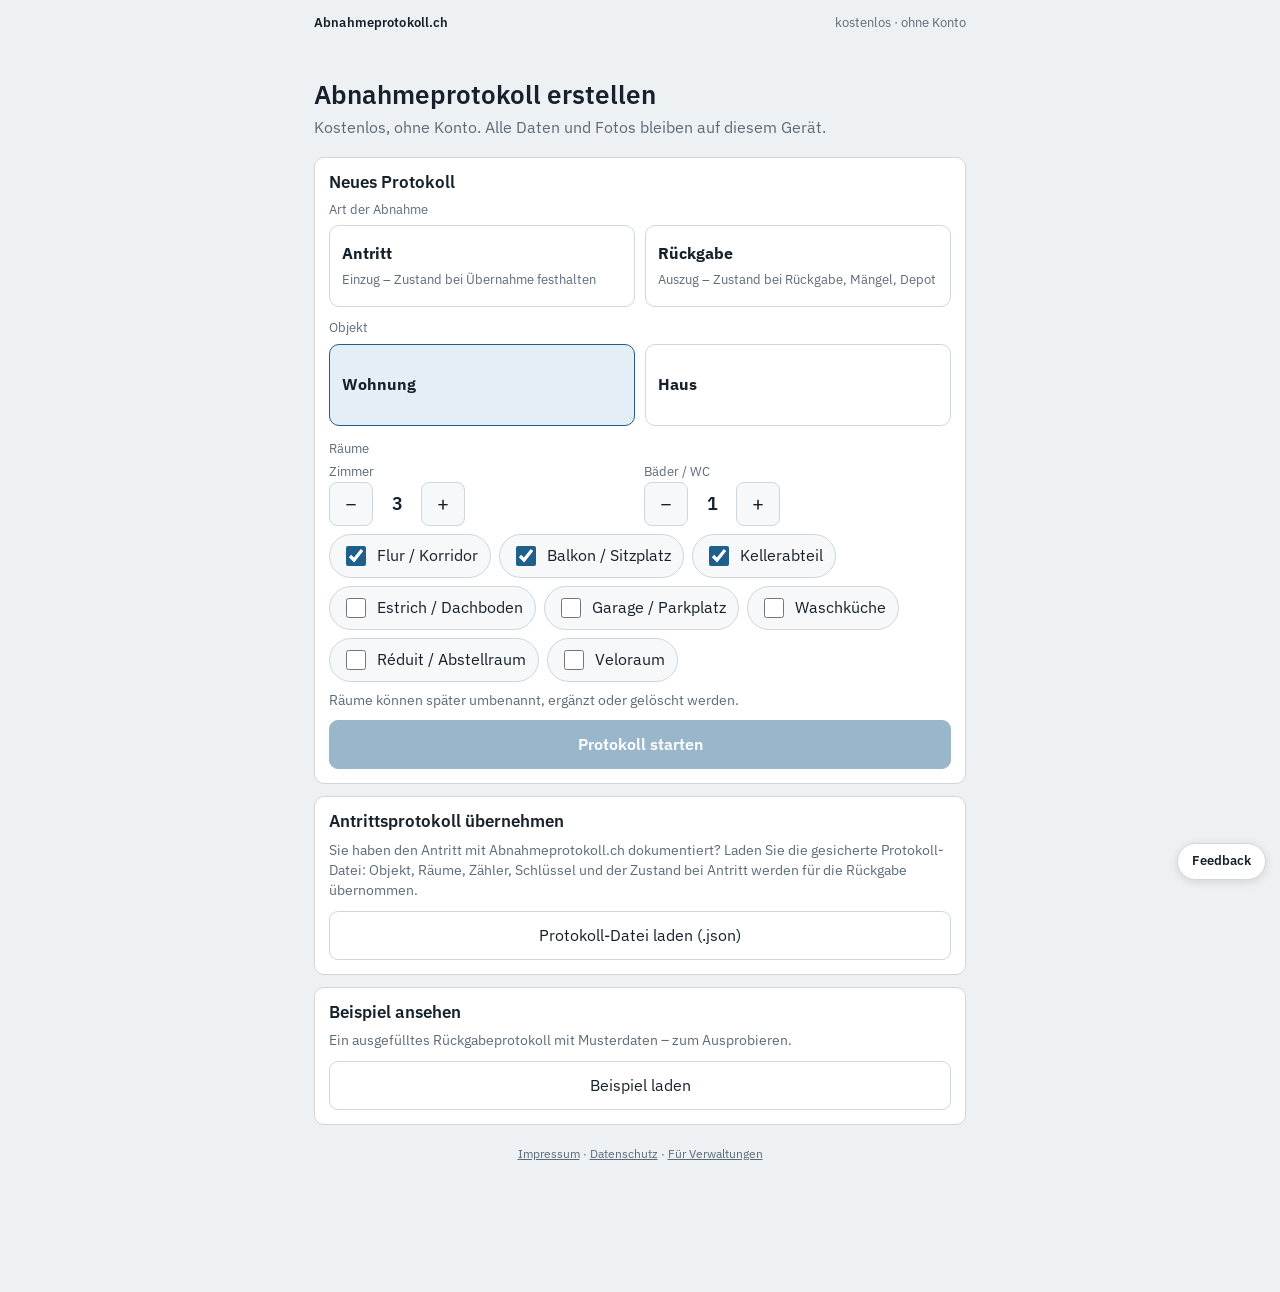
==== app.html @ e37dc55b "Add files via upload" ====
<!DOCTYPE html>
<html lang="de-CH">
<head>
<meta charset="utf-8">
<meta name="viewport" content="width=device-width, initial-scale=1, viewport-fit=cover">
<title>Abnahmeprotokoll erstellen – kostenlos, ohne Konto | Abnahmeprotokoll.ch</title>
<meta name="description" content="Wohnungsabnahme Schritt für Schritt auf dem Handy: Zählerstände, Schlüssel, Räume, Mängel, Fotos und Unterschriften. Kostenlos, ohne Konto, Daten bleiben auf Ihrem Gerät.">
<meta name="robots" content="noindex">
<link rel="canonical" href="https://abnahmeprotokoll.ch/app">
<link rel="preconnect" href="https://fonts.googleapis.com">
<link href="https://fonts.googleapis.com/css2?family=IBM+Plex+Sans:ital,wght@0,400;0,500;0,600;1,400&display=swap" rel="stylesheet">
<style>
:root{
  --bg:#EEF1F3; --paper:#FFFFFF; --ink:#16212B; --muted:#5C6B78; --line:#CFD6DC;
  --accent:#1F5F8B; --accent-ink:#FFFFFF; --warn:#B0432F; --warn-bg:#FBE9E5; --ok-bg:#E4EEF6; --ok:#1F5F8B;
  --field:#F6F8F9; --focus:#1F5F8B; --note:#FFF6DB; --note-ink:#6B4E00;
  box-sizing:border-box; padding-top:env(safe-area-inset-top,0px); padding-bottom:env(safe-area-inset-bottom,0px);
}
@media (prefers-color-scheme: dark){ :root:not([data-theme="light"]){
  --bg:#141A1F; --paper:#1D252C; --ink:#EEF2F4; --muted:#9AA8B3; --line:#36434D;
  --accent:#6FAEE0; --accent-ink:#0E1B26; --warn:#F0836F; --warn-bg:#3A231F; --ok-bg:#1E3247; --ok:#8FC3EC; --field:#242E36; --note:#3A3117; --note-ink:#F1D98A;
}}
:root[data-theme="dark"]{
  --bg:#141A1F; --paper:#1D252C; --ink:#EEF2F4; --muted:#9AA8B3; --line:#36434D;
  --accent:#6FAEE0; --accent-ink:#0E1B26; --warn:#F0836F; --warn-bg:#3A231F; --ok-bg:#1E3247; --ok:#8FC3EC; --field:#242E36; --note:#3A3117; --note-ink:#F1D98A;
}
html{scroll-padding-top:env(safe-area-inset-top,0px)}
*{box-sizing:border-box}
html,body{margin:0;height:100%}
body{background:var(--bg);color:var(--ink);font-family:"IBM Plex Sans",-apple-system,"Segoe UI",Helvetica,Arial,sans-serif;font-size:16px;line-height:1.45;-webkit-text-size-adjust:100%}
button,input,textarea,select{font:inherit;color:inherit}
h1,h2,h3{margin:0;font-weight:600;line-height:1.2}
p{margin:0}
a{color:var(--accent)}

#app{max-width:680px;margin:0 auto;padding:0 14px 130px}
.topbar{position:sticky;top:env(safe-area-inset-top,0px);z-index:5;background:var(--bg);padding:14px 0 10px}
.brand{display:flex;justify-content:space-between;align-items:center;font-size:13px;color:var(--muted);margin-bottom:10px}
.brand b{color:var(--ink);font-weight:600;letter-spacing:.01em}
.brand .type{background:var(--paper);border:1px solid var(--line);border-radius:99px;padding:2px 10px;font-weight:500;color:var(--ink)}
.stepline{display:flex;gap:3px;margin-bottom:10px}
.stepline i{flex:1;height:4px;background:var(--line);border-radius:2px}
.stepline i.done{background:var(--accent)}
.stepline i.cur{background:var(--ink)}
.stepname{display:flex;justify-content:space-between;align-items:baseline;gap:10px}
.stepname small{color:var(--muted);white-space:nowrap}
.stepname h1{font-size:22px}

.card{background:var(--paper);border:1px solid var(--line);border-radius:10px;padding:14px;margin-top:12px}
.card h2{font-size:17px;margin-bottom:8px}
.hint{color:var(--muted);font-size:14px;margin-bottom:10px}
.note{background:var(--note);color:var(--note-ink);border-radius:8px;padding:10px 12px;font-size:14px;margin-top:10px}
.antritt{font-size:13px;color:var(--muted);background:var(--field);border-left:3px solid var(--line);padding:6px 10px;border-radius:0 6px 6px 0;margin:6px 0 8px}
.antritt b{color:var(--ink);font-weight:500}

label.f{display:block;margin:10px 0 0}
label.f span{display:block;font-size:13px;color:var(--muted);margin-bottom:4px}
input[type=text],input[type=number],input[type=email],input[type=datetime-local],input[type=date],textarea,select{width:100%;padding:11px 12px;border:1px solid var(--line);border-radius:8px;background:var(--field);min-height:44px}
textarea{min-height:70px;resize:vertical}
input:focus,textarea:focus,select:focus,button:focus-visible{outline:2px solid var(--focus);outline-offset:1px}

.row{display:grid;gap:8px;align-items:end}
.row.z{grid-template-columns:1.3fr 1fr 1fr}
.row.k2{grid-template-columns:1fr 1fr 1.6fr}
.row.two{grid-template-columns:1fr 1fr}
.row + .row{margin-top:8px}
.lbl{font-size:13px;color:var(--muted)}

.line{padding:12px 0;border-top:1px solid var(--line)}
.line:first-of-type{border-top:0;padding-top:4px}
.line .t{font-weight:500;margin-bottom:6px;display:flex;justify-content:space-between;align-items:center;gap:8px}

.seg{display:flex;border:1px solid var(--line);border-radius:8px;overflow:hidden}
.seg button{flex:1;padding:9px 4px;background:var(--field);border:0;border-right:1px solid var(--line);min-height:42px;color:var(--muted)}
.seg button:last-child{border-right:0}
.seg button.on-ok{background:var(--ok-bg);color:var(--ok);font-weight:600}
.seg button.on-mangel{background:var(--warn-bg);color:var(--warn);font-weight:600}
.seg button.on-na{background:var(--line);color:var(--ink);font-weight:600}
.seg.small button{padding:6px 4px;min-height:36px;font-size:14px}

.chk{display:flex;gap:12px;align-items:flex-start;padding:10px 0;border-top:1px solid var(--line)}
.chk:first-of-type{border-top:0}
.chk input{width:24px;height:24px;flex:none;margin:1px 0 0;accent-color:var(--accent)}
.chk span{flex:1}
.toggles{display:flex;flex-wrap:wrap;gap:8px;margin-top:8px}
.toggles label{display:inline-flex;gap:8px;align-items:center;border:1px solid var(--line);border-radius:99px;padding:8px 12px;background:var(--field);min-height:42px}
.toggles input{accent-color:var(--accent);width:20px;height:20px}
.stepper{display:flex;align-items:center;gap:6px}
.stepper button{width:44px;height:44px;border:1px solid var(--line);border-radius:8px;background:var(--field);font-size:20px}
.stepper output{min-width:36px;text-align:center;font-weight:600;font-size:18px}

.photos{display:flex;flex-wrap:wrap;gap:8px;margin-top:8px}
.photos .ph{position:relative;width:72px;height:72px;border-radius:8px;overflow:hidden;border:1px solid var(--line);background:var(--field)}
.photos .ph img{width:100%;height:100%;object-fit:cover;display:block}
.photos .ph b{position:absolute;left:0;bottom:0;background:rgba(0,0,0,.65);color:#fff;font-size:11px;padding:1px 5px;border-radius:0 6px 0 0;font-weight:600}
.photos .ph .x{position:absolute;top:0;right:0;width:24px;height:24px;border:0;background:rgba(0,0,0,.6);color:#fff;font-size:16px;line-height:1;border-radius:0 0 0 8px;padding:0}
.photos .add{width:72px;height:72px;border:1.5px dashed var(--accent);border-radius:8px;background:transparent;color:var(--accent);display:flex;flex-direction:column;align-items:center;justify-content:center;gap:2px;font-size:12px;font-weight:600}
.photos .add svg{width:22px;height:22px}

.btn{display:inline-flex;align-items:center;justify-content:center;gap:8px;padding:12px 16px;border-radius:9px;border:1px solid var(--line);background:var(--paper);min-height:46px;cursor:pointer;text-decoration:none;color:inherit}
.btn.primary{background:var(--accent);color:var(--accent-ink);border-color:var(--accent);font-weight:600}
.btn.ghost{background:transparent}
.btn.danger{color:var(--warn);border-color:var(--warn)}
.btn.sm{min-height:36px;padding:6px 12px;font-size:14px}
.btn.block{display:flex;width:100%}
.btn:disabled{opacity:.45;cursor:default}
.stack{display:flex;flex-direction:column;gap:10px}

.navbar{position:fixed;left:0;right:0;bottom:0;z-index:5;background:var(--bg);border-top:1px solid var(--line);padding:10px 14px calc(10px + env(safe-area-inset-bottom,0px))}
.navbar .in{max-width:680px;margin:0 auto;display:flex;gap:10px}
.navbar .in .btn{flex:1}
.navbar .in .btn.primary{flex:2}
.saved{font-size:12px;color:var(--muted);text-align:center;margin-top:6px}

.roomhead{display:flex;gap:8px;align-items:center;margin-bottom:6px}
.roomhead input{flex:1}
.addrow{display:flex;gap:8px;margin-top:10px}
.addrow input,.addrow select{flex:1}

.sig{border:1px solid var(--line);border-radius:8px;background:#fff;touch-action:none;width:100%;height:150px;display:block}
.sigtools{display:flex;justify-content:space-between;align-items:center;margin-top:6px;font-size:13px;color:var(--muted)}

.summary{font-size:14px;color:var(--muted)}
.summary b{color:var(--ink)}
.tag{display:inline-block;padding:2px 8px;border-radius:99px;font-size:12px;font-weight:600}
.tag.m{background:var(--warn-bg);color:var(--warn)}
.tag.n{background:var(--ok-bg);color:var(--ok)}

/* start screen */
.hero{padding:26px 0 6px}
.hero h1{font-size:26px;margin-bottom:6px}
.hero p{color:var(--muted)}
.choice{display:grid;grid-template-columns:1fr 1fr;gap:10px}
.choice button{border:1.5px solid var(--line);background:var(--paper);border-radius:10px;padding:14px 12px;text-align:left;min-height:82px}
.choice button.on{border-color:var(--accent);background:var(--ok-bg)}
.choice button b{display:block;font-size:16px;margin-bottom:2px}
.choice button small{color:var(--muted);font-size:13px}
.legal{font-size:12px;color:var(--muted);text-align:center;margin-top:20px}
.legal a{color:var(--muted)}

/* feedback */
.fb-btn{position:fixed;right:14px;bottom:calc(84px + env(safe-area-inset-bottom,0px));z-index:6;border:1px solid var(--line);background:var(--paper);border-radius:99px;padding:8px 14px;font-size:13px;font-weight:600;box-shadow:0 2px 10px rgba(0,0,0,.12)}
body.start .fb-btn{bottom:calc(20px + env(safe-area-inset-bottom,0px))}
.modal{position:fixed;inset:0;z-index:20;background:rgba(0,0,0,.45);display:none;align-items:flex-end;justify-content:center}
.modal.open{display:flex}
.modal .box{background:var(--paper);width:100%;max-width:680px;border-radius:14px 14px 0 0;padding:16px 16px calc(16px + env(safe-area-inset-bottom,0px));max-height:90vh;overflow:auto}
.modal .box h2{font-size:18px;margin-bottom:4px}
.modal .box .small{font-size:12px;color:var(--muted);margin-top:8px}
.modal .actions{display:flex;gap:10px;margin-top:12px}
.modal .actions .btn{flex:1}

/* protocol view */
#proto{display:none}
body.showproto #app,body.showproto .fb-btn{display:none}
body.showproto #proto{display:block}
.pv-tools{position:sticky;top:0;z-index:5;background:var(--bg);padding:12px 14px;border-bottom:1px solid var(--line)}
.pv-tools .in{max-width:800px;margin:0 auto;display:flex;gap:8px;flex-wrap:wrap}
.pv-tools .btn{flex:1;min-width:130px}
.pv-after{max-width:800px;margin:16px auto 0;padding:0 14px}
.doc{background:#fff;color:#111;max-width:800px;margin:16px auto;padding:28px 26px;font-size:13px;line-height:1.4;box-shadow:0 2px 12px rgba(0,0,0,.12)}
.doc h1{font-size:22px;letter-spacing:.01em}
.doc .sub{color:#555;margin:2px 0 16px}
.doc h2{font-size:15px;margin:22px 0 8px;padding-bottom:4px;border-bottom:2px solid #111}
.doc table{width:100%;border-collapse:collapse;margin-top:6px}
.doc th,.doc td{border:1px solid #999;padding:5px 7px;text-align:left;vertical-align:top;font-size:12.5px}
.doc th{background:#EEE;font-weight:600}
.doc .kv td:first-child{width:38%;background:#F5F5F5;font-weight:500}
.doc .empty{color:#888}
.doc .st-ok{color:#1F5F8B;font-weight:600}
.doc .st-m{color:#B0432F;font-weight:600}
.doc .st-na{color:#777}
.doc .ant{color:#666;font-size:11.5px}
.doc .ph-list{display:grid;grid-template-columns:repeat(auto-fill,minmax(160px,1fr));gap:12px;margin-top:10px}
.doc .ph-list figure{margin:0;break-inside:avoid;page-break-inside:avoid}
.doc .ph-list img{width:100%;border:1px solid #999;display:block}
.doc .ph-list figcaption{font-size:11.5px;margin-top:3px}
.doc .ph-list figcaption b{display:block;font-size:12px}
.doc .mini{display:inline-block;width:52px;height:52px;object-fit:cover;border:1px solid #999;margin:2px 3px 0 0;vertical-align:top}
.doc .chkline{margin:3px 0}
.doc .chkline span{display:inline-block;width:16px;height:16px;border:1.5px solid #111;vertical-align:-3px;margin-right:6px;text-align:center;line-height:13px;font-size:12px}
.doc .sigs{display:grid;grid-template-columns:1fr 1fr;gap:24px;margin-top:22px}
.doc .sigs div{border-top:1px solid #111;padding-top:6px;font-size:12px}
.doc .sigs img{display:block;max-height:80px;margin-bottom:6px}
.doc .sigs .blank{height:80px}
.doc .pb{page-break-before:always;break-before:page}
.doc .foot{margin-top:26px;padding-top:8px;border-top:1px solid #CCC;font-size:10.5px;color:#777;display:flex;justify-content:space-between;gap:10px}
.doc .legalnote{font-size:11px;color:#666;margin-top:14px}
@media print{
  :root{padding:0}
  body{background:#fff}
  #app,.pv-tools,.pv-after,.fb-btn,.modal{display:none!important}
  #proto{display:block!important}
  .doc{box-shadow:none;margin:0;padding:0;max-width:none}
  .doc h2{break-after:avoid}
  .doc tr{break-inside:avoid}
  @page{margin:16mm 14mm}
}
@media (prefers-reduced-motion:no-preference){ .card{animation:in .18s ease-out} @keyframes in{from{opacity:0;transform:translateY(4px)}to{opacity:1;transform:none}} }
</style>
</head>
<body class="start">
<div id="app"></div>
<div id="proto"></div>
<button class="fb-btn" id="fb-open">Feedback</button>
<div class="modal" id="fb-modal" role="dialog" aria-modal="true">
  <div class="box">
    <h2>Feedback</h2>
    <p class="hint">Fehlt etwas? Funktioniert etwas nicht? Wir lesen jede Nachricht.</p>
    <label class="f"><span>Art</span><select id="fb-type"><option value="fehlt">Etwas fehlt</option><option value="fehler">Funktioniert nicht</option><option value="idee">Idee / Wunsch</option><option value="lob">Sonstiges</option></select></label>
    <label class="f"><span>Nachricht</span><textarea id="fb-text" placeholder="Was ist Ihnen aufgefallen?"></textarea></label>
    <label class="f"><span>E-Mail (optional, falls wir nachfragen dürfen)</span><input type="email" id="fb-mail" autocomplete="email"></label>
    <p class="small">Mitgesendet werden nur: aktueller Schritt, Protokolltyp, Gerät/Browser. Keine Protokolldaten, keine Fotos.</p>
    <div class="actions"><button class="btn" id="fb-cancel">Abbrechen</button><button class="btn primary" id="fb-send">Senden</button></div>
    <p class="small" id="fb-status"></p>
  </div>
</div>
<form name="feedback" method="POST" data-netlify="true" netlify-honeypot="website" hidden>
  <input type="text" name="type"><textarea name="message"></textarea><input type="email" name="email"><input type="text" name="context"><input type="text" name="website">
</form>
<input type="file" id="picker" accept="image/*" multiple hidden>
<input type="file" id="importer" accept=".json,application/json" hidden>

<script>
(function(){
'use strict';
const APP_NAME='Abnahmeprotokoll.ch', APP_VER='0.1', SITE='https://abnahmeprotokoll.ch';
const useCap=n=>(window.claude&&typeof window.claude.use==='function')?window.claude.use(n).catch(()=>null):Promise.resolve(null);

/* ================= profile CH ================= */
const ITEMS={
  zimmer:['Wände / Decken: Risse, Dübellöcher, Flecken, Tapeten, Anstrich','Böden: Parkett / Laminat / Teppich / Platten – Kratzer, Flecken, Druckstellen','Fenster / Storen / Rollläden: Glas, Rahmen, Dichtungen, Bedienung','Türen / Schlösser / Beschläge','Heizung: Radiatoren, Ventile, Thermostat','Elektro: Steckdosen, Schalter, Leuchten, Deckenanschlüsse','Einbauschränke / Garderobe'],
  kueche:['Wände / Decken / Wandbelag','Boden','Fenster / Storen','Kochherd / Glaskeramik / Backofen','Kühlschrank / Tiefkühler (abgetaut, gereinigt)','Geschirrspüler','Dampfabzug / Filter','Spüle / Armaturen / Abfluss','Schränke / Fronten / Schubladen / Arbeitsfläche','Elektro: Steckdosen, Schalter, Leuchten'],
  bad:['Wände / Platten / Fugen','Boden / Platten','WC / Spülung / WC-Deckel','Lavabo / Armaturen / Ablauf','Dusche / Badewanne / Duschwand','Silikonfugen / Kalk / Schimmel','Spiegelschrank / Ablagen','Lüftung / Fenster','Elektro: Steckdosen, Schalter, Leuchten'],
  flur:['Wände / Decken','Boden','Wohnungstür / Schloss / Spion / Sonnerie','Garderobe / Einbauschrank','Elektro: Schalter, Leuchten, Gegensprechanlage'],
  balkon:['Bodenbelag','Geländer / Brüstung','Storen / Sonnenstoren','Aussenwand / Decke','Reinigung'],
  neben:['Vollständig geräumt','Gereinigt / gewischt','Tür / Schloss / Abteilgitter unbeschädigt','Beleuchtung funktionsfähig']
};
const KIND_LABEL={zimmer:'Zimmer',kueche:'Küche',bad:'Bad / WC',flur:'Flur / Korridor',balkon:'Balkon / Terrasse / Sitzplatz',neben:'Nebenraum'};
const NEBEN=[['keller','Kellerabteil'],['estrich','Estrich / Dachboden'],['garage','Garage / Parkplatz'],['waschkueche','Waschküche'],['reduit','Réduit / Abstellraum'],['velo','Veloraum']];
const ALLG={
  rueckgabe:['Wohnung vollständig geräumt und gereinigt (Endreinigung)','Fenster, Storen und Lamellen gereinigt','Backofen, Dampfabzugfilter, Kühlschrank gereinigt / abgetaut','Briefkasten geleert, Namensschild entfernt','Sonnerie / Gegensprechanlage: Namensschild entfernt','Nägel / Dübel entfernt, Löcher fachgerecht verschlossen','Eigene Einbauten zurückgebaut (sofern vereinbart)'],
  antritt:['Wohnung gereinigt übernommen','Alle Schlüssel gemäss Liste erhalten','Rauchmelder vorhanden (sofern installiert)','Namensschilder an Briefkasten und Sonnerie bestellt','Hausordnung / Waschküchenplan erhalten']
};

const mkItem=l=>({label:l,status:'',comment:'',art:'',photos:[]});
const mkRoom=(n,kind)=>({name:n,kind,items:ITEMS[kind].map(mkItem)});
const mkNeben=(key,n)=>({key,name:n,checks:ITEMS.neben.map(l=>({label:l,done:false})),comment:'',photos:[]});

function freshState(){
  return {
    ver:APP_VER, stage:'start', inProgress:false, step:0, photoCounter:0, type:'', objektArt:'wohnung',
    setup:{zimmer:3,baeder:1,flur:true,balkon:true,keller:true,estrich:false,garage:false,waschkueche:false,reduit:false,velo:false},
    meta:{objekt:'',lage:'',mieter:'',vermieter:'',datum:'',zeugen:''},
    zaehler:['Strom','Wasser kalt','Wasser warm','Heizung / Wärmezähler','Gas'].map(n=>({name:n,nr:'',ein:'',aus:'',photos:[]})),
    schluessel:['Wohnungstür','Haustür','Briefkasten','Keller / Estrich','Garage / Parkplatz','Waschküche','Sonstige (Badge, Chip, Fernbedienung)'].map(n=>({name:n,ein:'',aus:'',bem:''})),
    raeume:[], neben:[],
    allg:{checks:[],comment:'',photos:[]},
    maengel:[],
    fin:{depotBank:'',depotBetrag:'',depotFreigabe:'',iban:'',adresse:'',frist:'',vereinbarungen:''},
    abschluss:{checks:['Protokoll wurde beiden Parteien zur Durchsicht vorgelegt','Beide Parteien erhalten je ein Exemplar (PDF)','Mieter anwesend und hat unterschrieben'].map(l=>({label:l,done:false})),ort:'',sigV:'',sigM:''},
    antritt:null
  };
}
let S=freshState();

function buildRooms(st){
  const s=st.setup, r=[];
  for(let i=1;i<=s.zimmer;i++) r.push(mkRoom(s.zimmer===1?'Zimmer':'Zimmer '+i,'zimmer'));
  r.push(mkRoom('Küche','kueche'));
  for(let i=1;i<=s.baeder;i++) r.push(mkRoom(s.baeder===1?'Bad / WC':'Bad / WC '+i,'bad'));
  if(s.flur) r.push(mkRoom('Flur / Korridor','flur'));
  if(s.balkon) r.push(mkRoom('Balkon / Sitzplatz','balkon'));
  st.raeume=r;
  st.neben=NEBEN.filter(([k])=>s[k]).map(([k,n])=>mkNeben(k,n));
  st.allg.checks=ALLG[st.type].map(l=>({label:l,done:false}));
}

/* ================= persistence ================= */
const DB='abnahmeprotokoll',STORE='kv';
function idb(){return new Promise((res,rej)=>{try{const r=indexedDB.open(DB,1);r.onupgradeneeded=()=>r.result.createObjectStore(STORE);r.onsuccess=()=>res(r.result);r.onerror=()=>rej(r.error);}catch(e){rej(e)}});}
async function load(){try{const d=await idb();return await new Promise((res,rej)=>{const t=d.transaction(STORE,'readonly').objectStore(STORE).get('state');t.onsuccess=()=>res(t.result||null);t.onerror=()=>rej(t.error);});}catch(e){return null}}
let saveT=null;
function save(){clearTimeout(saveT);saveT=setTimeout(async()=>{try{const d=await idb();await new Promise((res,rej)=>{const t=d.transaction(STORE,'readwrite');t.objectStore(STORE).put(S,'state');t.oncomplete=res;t.onerror=()=>rej(t.error);});setSaved('Automatisch gespeichert – nur auf diesem Gerät');}catch(e){setSaved('Nicht gespeichert – Speicher nicht verfügbar');}},400);}
function setSaved(t){const e=document.querySelector('.saved');if(e)e.textContent=t;}

/* ================= helpers ================= */
const esc=s=>String(s??'').replace(/[&<>"']/g,c=>({'&':'&amp;','<':'&lt;','>':'&gt;','"':'&quot;',"'":'&#39;'}[c]));
const nl=s=>esc(s).replace(/\n/g,'<br>');
function get(p){return p.split('.').reduce((o,k)=>o==null?o:o[k],S);}
function set(p,v){const ks=p.split('.');let o=S;for(let i=0;i<ks.length-1;i++)o=o[ks[i]];o[ks[ks.length-1]]=v;save();}
const $=s=>document.querySelector(s);
const isR=()=>S.type==='rueckgabe';
const TYPE_LABEL=()=>isR()?'Rückgabe (Auszug)':'Antritt (Einzug)';

/* ================= steps ================= */
function steps(){
  const st=[
    {n:'Objekt & Parteien',r:rMeta},
    {n:'Zählerstände',r:rZaehler},
    {n:'Schlüssel',r:rSchluessel},
    {n:'Räume',r:rRaeume},
  ];
  if(S.neben.length) st.push({n:'Nebenräume',r:rNeben});
  st.push({n:'Allgemein',r:rAllg});
  st.push({n:'Mängel',r:rMaengel});
  st.push({n:isR()?'Depot & Adresse':'Depot & Vereinbarungen',r:rFin});
  st.push({n:'Abschluss & Unterschriften',r:rAbschluss});
  return st;
}

function photosHtml(path){
  const arr=get(path)||[];
  return `<div class="photos" data-ppath="${path}">`+arr.map((p,i)=>`<div class="ph"><img src="${p.src}" alt="Foto ${p.n}"><b>Foto ${p.n}</b><button class="x" data-delphoto="${path}|${i}" aria-label="Foto ${p.n} entfernen">×</button></div>`).join('')+
  `<button class="add" data-addphoto="${path}"><svg viewBox="0 0 24 24" fill="none" stroke="currentColor" stroke-width="2"><path d="M4 8h3l2-3h6l2 3h3v11H4z"/><circle cx="12" cy="13" r="3.5"/></svg>Foto</button></div>`;
}
const field=(p,l,t='text',ph='')=>`<label class="f"><span>${l}</span><input type="${t}" data-bind="${p}" value="${esc(get(p))}" placeholder="${esc(ph)}"></label>`;
const area=(p,l,ph='')=>`<label class="f"><span>${l}</span><textarea data-bind="${p}" placeholder="${esc(ph)}">${esc(get(p))}</textarea></label>`;
const checks=(base,arr)=>arr.map((c,i)=>`<label class="chk"><input type="checkbox" data-check="${base}.${i}.done" ${c.done?'checked':''}><span>${esc(c.label)}</span></label>`).join('');
const antrittLine=t=>t?`<div class="antritt"><b>Bei Antritt:</b> ${t}</div>`:'';

/* ---- start screen ---- */
function rStart(){
  const cont=!!S.inProgress&&!!S.type;
  return `<div class="hero"><h1>Abnahmeprotokoll erstellen</h1><p>Kostenlos, ohne Konto. Alle Daten und Fotos bleiben auf diesem Gerät.</p></div>
  ${cont?`<div class="card"><h2>Angefangenes Protokoll</h2><p class="summary">${esc(S.meta.objekt||'Ohne Adresse')} · ${TYPE_LABEL()} · ${S.photoCounter} Fotos</p><div class="stack" style="margin-top:10px"><button class="btn primary block" id="continue">Weiterarbeiten</button><button class="btn ghost block danger" id="discard">Verwerfen und neu beginnen</button></div></div>`:''}
  <div class="card"><h2>Neues Protokoll</h2>
    <div class="lbl" style="margin-bottom:6px">Art der Abnahme</div>
    <div class="choice"><button data-type="antritt" class="${S.type==='antritt'?'on':''}"><b>Antritt</b><small>Einzug – Zustand bei Übernahme festhalten</small></button><button data-type="rueckgabe" class="${S.type==='rueckgabe'?'on':''}"><b>Rückgabe</b><small>Auszug – Zustand bei Rückgabe, Mängel, Depot</small></button></div>
    <div class="lbl" style="margin:12px 0 6px">Objekt</div>
    <div class="choice"><button data-oart="wohnung" class="${S.objektArt==='wohnung'?'on':''}"><b>Wohnung</b></button><button data-oart="haus" class="${S.objektArt==='haus'?'on':''}"><b>Haus</b></button></div>
    <div class="lbl" style="margin:14px 0 4px">Räume</div>
    <div class="row two"><div><div class="lbl">Zimmer</div><div class="stepper"><button data-stp="zimmer|-1">−</button><output>${S.setup.zimmer}</output><button data-stp="zimmer|1">+</button></div></div>
    <div><div class="lbl">Bäder / WC</div><div class="stepper"><button data-stp="baeder|-1">−</button><output>${S.setup.baeder}</output><button data-stp="baeder|1">+</button></div></div></div>
    <div class="toggles">${[['flur','Flur / Korridor'],['balkon','Balkon / Sitzplatz'],...NEBEN].map(([k,n])=>`<label><input type="checkbox" data-setup="${k}" ${S.setup[k]?'checked':''}>${n}</label>`).join('')}</div>
    <p class="hint" style="margin-top:8px">Räume können später umbenannt, ergänzt oder gelöscht werden.</p>
    <button class="btn primary block" id="begin" ${S.type?'':'disabled'} style="margin-top:6px">Protokoll starten</button>
  </div>
  <div class="card"><h2>Antrittsprotokoll übernehmen</h2><p class="hint">Sie haben den Antritt mit ${APP_NAME} dokumentiert? Laden Sie die gesicherte Protokoll-Datei: Objekt, Räume, Zähler, Schlüssel und der Zustand bei Antritt werden für die Rückgabe übernommen.</p><button class="btn block" id="import">Protokoll-Datei laden (.json)</button></div>
  <div class="card"><h2>Beispiel ansehen</h2><p class="hint">Ein ausgefülltes Rückgabeprotokoll mit Musterdaten – zum Ausprobieren.</p><button class="btn block" id="demo">Beispiel laden</button></div>
  <p class="legal"><a href="${SITE}/impressum">Impressum</a> · <a href="${SITE}/datenschutz">Datenschutz</a> · <a href="${SITE}/verwaltungen">Für Verwaltungen</a></p>`;
}

function rMeta(){
  return `<div class="card"><h2>Objekt</h2>
  ${field('meta.objekt','Adresse','text','Strasse Nr., PLZ Ort')}
  ${field('meta.lage','Lage / Beschreibung','text','z. B. 3. OG links, 3.5-Zimmer-Wohnung')}
  </div><div class="card"><h2>Parteien</h2>
  ${field('meta.mieter','Mieter/in (Name)')}
  ${area('meta.vermieter','Vermieter/in bzw. Verwaltung','Name, Adresse')}
  ${field('meta.datum','Datum und Uhrzeit der Abnahme','datetime-local')}
  ${field('meta.zeugen','Weitere Anwesende / Zeugen')}
  </div>${isR()?`<div class="note">Hinweis: Mängel, für die der Mieter haften soll, müssen bei der Rückgabe sofort geprüft und gerügt werden (Art. 267a OR). Erfassen Sie sie hier im Protokoll.</div>`:`<div class="note">Hinweis: Versteckte Mängel, die erst nach dem Einzug auffallen, sollte der Mieter dem Vermieter innert ca. 10 Tagen schriftlich melden.</div>`}`;
}
function rZaehler(){
  const A=S.antritt;
  return `<div class="card"><p class="hint">Zählernummer und Stand notieren, Zähler fotografieren.</p>`+
  S.zaehler.map((z,i)=>`<div class="line"><div class="t">${esc(z.name)}</div>
    ${A&&A.zaehler[z.name]?antrittLine('Stand '+esc(A.zaehler[z.name].stand||'–')+(A.zaehler[z.name].nr?', Nr. '+esc(A.zaehler[z.name].nr):'')):''}
    <div class="row z"><div><div class="lbl">Zähler-Nr.</div><input type="text" data-bind="zaehler.${i}.nr" value="${esc(z.nr)}"></div>
    ${isR()?`<div><div class="lbl">Stand bei Antritt</div><input type="text" inputmode="decimal" data-bind="zaehler.${i}.ein" value="${esc(z.ein)}"></div><div><div class="lbl">Stand bei Rückgabe</div><input type="text" inputmode="decimal" data-bind="zaehler.${i}.aus" value="${esc(z.aus)}"></div>`
    :`<div style="grid-column:span 2"><div class="lbl">Stand bei Antritt</div><input type="text" inputmode="decimal" data-bind="zaehler.${i}.aus" value="${esc(z.aus)}"></div>`}</div>
    ${photosHtml('zaehler.'+i+'.photos')}</div>`).join('')+`</div>`;
}
function rSchluessel(){
  const A=S.antritt;
  return `<div class="card"><p class="hint">${isR()?'Anzahl mit dem Antrittsprotokoll abgleichen. Fehlende Schlüssel: Ersatz bzw. Zylinderwechsel zulasten des Mieters vermerken.':'Anzahl und Art aller übergebenen Schlüssel festhalten.'}</p>`+
  S.schluessel.map((k,i)=>`<div class="line"><div class="t">${esc(k.name)}</div>
    ${A&&A.schluessel[k.name]?antrittLine(esc(A.schluessel[k.name])+' Stück übergeben'):''}
    <div class="row k2">${isR()?`<div><div class="lbl">Bei Antritt</div><input type="text" inputmode="numeric" data-bind="schluessel.${i}.ein" value="${esc(k.ein)}"></div><div><div class="lbl">Zurückgegeben</div><input type="text" inputmode="numeric" data-bind="schluessel.${i}.aus" value="${esc(k.aus)}"></div>`
    :`<div style="grid-column:span 2"><div class="lbl">Übergeben (Anzahl)</div><input type="text" inputmode="numeric" data-bind="schluessel.${i}.aus" value="${esc(k.aus)}"></div>`}
    <div><div class="lbl">Bemerkung</div><input type="text" data-bind="schluessel.${i}.bem" value="${esc(k.bem)}"></div></div></div>`).join('')+`</div>`;
}
function itemHtml(b,it,antrittText){
  return `<div class="line"><div class="t"><span>${esc(it.label)}</span></div>
    ${antrittLine(antrittText)}
    <div class="seg"><button data-status="${b}|ok" class="${it.status==='ok'?'on-ok':''}">In Ordnung</button><button data-status="${b}|mangel" class="${it.status==='mangel'?'on-mangel':''}">Mangel</button><button data-status="${b}|na" class="${it.status==='na'?'on-na':''}">n. v.</button></div>
    ${it.status==='mangel'?`<label class="f"><span>Beschreibung</span><textarea data-bind="${b}.comment" placeholder="Was, wo, wie gross?">${esc(it.comment)}</textarea></label>
    ${isR()?`<div class="lbl" style="margin-top:8px">Einstufung</div><div class="seg small"><button data-art="${b}|normal" class="${it.art==='normal'?'on-ok':''}">Normale Abnützung</button><button data-art="${b}|uebermaessig" class="${it.art==='uebermaessig'?'on-mangel':''}">Übermässige Abnützung / Schaden</button></div>`:''}
    ${photosHtml(b+'.photos')}`:(it.comment?`<label class="f"><span>Bemerkung</span><textarea data-bind="${b}.comment">${esc(it.comment)}</textarea></label>`:'')}
    </div>`;
}
function rRaeume(){
  const A=S.antritt;
  return `<p class="hint" style="margin-top:12px">Jeden Punkt bewerten. Bei «Mangel» Beschreibung und Foto ergänzen. «n. v.» = nicht vorhanden.</p>`+
  S.raeume.map((r,ri)=>`<div class="card"><div class="roomhead"><input type="text" data-bind="raeume.${ri}.name" value="${esc(r.name)}" aria-label="Raumname"><button class="btn sm danger" data-delroom="${ri}">Löschen</button></div><p class="hint">${KIND_LABEL[r.kind]}</p>`+
    r.items.map((it,ii)=>{const b=`raeume.${ri}.items.${ii}`;const at=A&&A.raeume[r.name]&&A.raeume[r.name][it.label];return itemHtml(b,it,at?(at.status==='mangel'?'<span class="tag m">Mangel</span> '+esc(at.comment):at.status==='ok'?'in Ordnung':''):'');}).join('')+`</div>`).join('')+
  `<div class="card"><h2>Raum hinzufügen</h2><div class="addrow"><input type="text" id="newroom" placeholder="Name, z. B. Büro"><select id="newkind">${Object.entries(KIND_LABEL).filter(([k])=>k!=='neben').map(([k,v])=>`<option value="${k}">${v}</option>`).join('')}</select></div><button class="btn block" id="addroom" style="margin-top:8px">Hinzufügen</button></div>`;
}
function rNeben(){
  return `<p class="hint" style="margin-top:12px">${isR()?'Nebenräume müssen vollständig geräumt und gereinigt sein.':'Zustand und Zuteilung der Nebenräume festhalten.'}</p>`+
  S.neben.map((n,i)=>`<div class="card"><div class="roomhead"><input type="text" data-bind="neben.${i}.name" value="${esc(n.name)}" aria-label="Name"><button class="btn sm danger" data-delneben="${i}">Löschen</button></div>
  ${checks('neben.'+i+'.checks',n.checks)}${area('neben.'+i+'.comment','Bemerkungen / Mängel','Abteil-Nr., Zustand …')}<div class="lbl" style="margin-top:10px">Fotos</div>${photosHtml('neben.'+i+'.photos')}</div>`).join('')+
  `<div class="card"><div class="addrow"><select id="newneben">${NEBEN.map(([k,n])=>`<option value="${k}">${n}</option>`).join('')}</select><button class="btn" id="addneben">Hinzufügen</button></div></div>`;
}
function rAllg(){
  return `<div class="card"><h2>${isR()?'Reinigung & Rückgabe':'Übernahme'}</h2>${checks('allg.checks',S.allg.checks)}${area('allg.comment','Bemerkungen')}<div class="lbl" style="margin-top:10px">Fotos</div>${photosHtml('allg.photos')}</div>`;
}
function autoMaengel(){
  const out=[];
  S.raeume.forEach(r=>r.items.forEach(it=>{if(it.status==='mangel')out.push({bereich:r.name+' – '+it.label.split(':')[0],text:it.comment,art:it.art,photos:it.photos,kosten:''});}));
  return out;
}
function rMaengel(){
  const auto=autoMaengel();
  return `${isR()?`<div class="note">Normale Abnützung geht zulasten des Vermieters. Bei übermässiger Abnützung oder Schäden haftet der Mieter anteilig nach Alter und Lebensdauer (paritätische Lebensdauertabelle). Kleiner Unterhalt (Kleinreparaturen) ist Sache des Mieters.</div>`:''}
  <div class="card"><h2>Aus den Räumen übernommen</h2>
  ${auto.length?auto.map(m=>`<div class="line"><div class="t"><span>${esc(m.bereich)}</span>${m.art?`<span class="tag ${m.art==='uebermaessig'?'m':'n'}">${m.art==='uebermaessig'?'übermässig':'normal'}</span>`:''}</div><p class="summary">${nl(m.text)||'<i>ohne Beschreibung</i>'} ${m.photos.length?'· Foto '+m.photos.map(p=>p.n).join(', '):''}</p></div>`).join(''):'<p class="hint">Keine Punkte als «Mangel» markiert.</p>'}
  </div>
  <div class="card"><h2>Weitere Mängel</h2><p class="hint">Alles, was oben nicht erfasst ist: Nebenräume, Gemeinschaftsflächen, Inventar.</p>`+
  S.maengel.map((m,i)=>{const b='maengel.'+i;return `<div class="line"><div class="t"><span>Mangel ${auto.length+i+1}</span><button class="btn sm danger" data-delmangel="${i}">Entfernen</button></div>
    ${field(b+'.bereich','Raum / Bereich')}${area(b+'.text','Beschreibung')}
    ${isR()?`<div class="lbl" style="margin-top:8px">Einstufung</div><div class="seg small"><button data-art="${b}|normal" class="${m.art==='normal'?'on-ok':''}">Normale Abnützung</button><button data-art="${b}|uebermaessig" class="${m.art==='uebermaessig'?'on-mangel':''}">Übermässig / Schaden</button></div>
    ${m.art==='uebermaessig'?field(b+'.kosten','Vereinbarte Kostenbeteiligung / Vorgehen','text','z. B. Rechnung folgt, Abzug vom Depot, gemäss Lebensdauertabelle'):''}`:''}
    ${photosHtml(b+'.photos')}</div>`;}).join('')+
  `<div style="margin-top:12px"><button class="btn" id="addmangel">+ Mangel hinzufügen</button></div></div>`;
}
function rFin(){
  return isR()?`<div class="card"><h2>Mietzinsdepot</h2>${field('fin.depotBank','Depot bei (Bank, Konto)')}${field('fin.depotBetrag','Betrag (CHF)','text')}${area('fin.depotFreigabe','Freigabe / Rückbehalt vereinbart','z. B. Freigabe nach Schlussabrechnung; Rückbehalt CHF … für Mangel Nr. …')}</div>
  <div class="card"><h2>Neue Adresse Mieter</h2>${area('fin.adresse','Neue Adresse / Kontakt')}${field('fin.iban','IBAN für Rückzahlungen (Depot, Nebenkosten)')}${field('fin.frist','Frist Nebenkostenabrechnung','text','z. B. innert 30 Tagen nach Abrechnungsperiode')}</div>
  <div class="card"><h2>Weitere Vereinbarungen</h2>${area('fin.vereinbarungen','Vereinbarungen','Nachmieter, Termine, Reparaturen bis …')}</div>`
  :`<div class="card"><h2>Mietzinsdepot</h2>${field('fin.depotBank','Depot hinterlegt bei (Bank, Konto)')}${field('fin.depotBetrag','Betrag (CHF)')}</div>
  <div class="card"><h2>Vereinbarungen</h2>${area('fin.vereinbarungen','Vereinbarungen','z. B. Vermieter behebt Mangel Nr. … bis …; Mieter darf … ')}</div>`;
}
function rAbschluss(){
  const a=S.abschluss;
  return `<div class="card"><h2>Abschluss</h2>${checks('abschluss.checks',a.checks)}
  ${field('abschluss.ort','Ort, Datum (für Unterschriften)','text','z. B. Zürich, 30.09.2026')}</div>
  <div class="card"><h2>Unterschrift Vermieter/in / Verwaltung</h2><canvas class="sig" data-sig="sigV"></canvas><div class="sigtools"><span>Mit dem Finger unterschreiben</span><button class="btn sm ghost" data-clearsig="sigV">Löschen</button></div></div>
  <div class="card"><h2>Unterschrift Mieter/in</h2><canvas class="sig" data-sig="sigM"></canvas><div class="sigtools"><span>Mit dem Finger unterschreiben</span><button class="btn sm ghost" data-clearsig="sigM">Löschen</button></div></div>
  <div class="card"><p class="hint">Die Unterschriften können auch auf dem gedruckten Protokoll erfolgen – die Felder dürfen leer bleiben.</p>
  <p class="summary">Fotos: <b>${S.photoCounter}</b> · Räume: <b>${S.raeume.length}</b> · Mängel: <b>${autoMaengel().length+S.maengel.length}</b></p></div>`;
}

/* ================= render ================= */
function render(toTop){
  const y=window.scrollY;
  document.body.classList.toggle('start',S.stage==='start');
  if(S.stage==='start'){$('#app').innerHTML=`<div class="topbar"><div class="brand"><b>${APP_NAME}</b><span>kostenlos · ohne Konto</span></div></div>${rStart()}`;window.scrollTo(0,0);return;}
  const ST=steps(), st=Math.min(S.step,ST.length-1), last=st===ST.length-1;
  S.step=st;
  $('#app').innerHTML=`<div class="topbar"><div class="brand"><b>${APP_NAME}</b><span class="type">${TYPE_LABEL()}</span></div><div class="stepline">${ST.map((s,i)=>`<i class="${i<st?'done':i===st?'cur':''}"></i>`).join('')}</div>
  <div class="stepname"><h1>${ST[st].n}</h1><small>Schritt ${st+1} von ${ST.length}</small></div></div>
  ${ST[st].r()}
  <div class="navbar"><div class="in"><button class="btn" id="prev">${st===0?'Start':'Zurück'}</button>${last?`<button class="btn primary" id="finish">Protokoll erstellen</button>`:`<button class="btn primary" id="next">Weiter</button>`}</div><div class="saved"></div></div>`;
  window.scrollTo(0,toTop?0:y);
  document.querySelectorAll('canvas.sig').forEach(initSig);
  save();
}
function go(n){if(n<0){S.stage='start';save();render(true);return;}S.step=Math.max(0,Math.min(steps().length-1,n));render(true);}

/* ================= events ================= */
document.addEventListener('input',e=>{const t=e.target;if(t.dataset.bind)set(t.dataset.bind,t.value);});
document.addEventListener('change',e=>{const t=e.target;
  if(t.dataset.check){set(t.dataset.check,t.checked);}
  if(t.dataset.setup){S.setup[t.dataset.setup]=t.checked;save();}
});
document.addEventListener('click',e=>{
  const b=e.target.closest('button');if(!b)return;
  // start
  if(b.dataset.type){S.type=b.dataset.type;save();render();return;}
  if(b.dataset.oart){S.objektArt=b.dataset.oart;save();render();return;}
  if(b.dataset.stp){const [k,d]=b.dataset.stp.split('|');S.setup[k]=Math.max(k==='baeder'?0:1,Math.min(10,S.setup[k]+ +d));save();render();return;}
  if(b.id==='begin'){startNew();return;}
  if(b.id==='continue'){S.stage='form';render(true);return;}
  if(b.id==='discard'){if(confirm('Angefangenes Protokoll inkl. Fotos löschen?')){const t=S.type,o=S.objektArt,su=S.setup;S=freshState();S.type=t;S.objektArt=o;S.setup=su;save();render(true);}return;}
  if(b.id==='import'){$('#importer').value='';$('#importer').click();return;}
  if(b.id==='demo'){loadDemo();return;}
  // form
  if(b.id==='prev')return go(S.step-1);
  if(b.id==='next')return go(S.step+1);
  if(b.id==='finish')return showProto();
  if(b.dataset.status){const [p,v]=b.dataset.status.split('|');set(p+'.status',v);render();return;}
  if(b.dataset.art){const [p,v]=b.dataset.art.split('|');set(p+'.art',v);render();return;}
  if(b.dataset.addphoto){pickPath=b.dataset.addphoto;$('#picker').value='';$('#picker').click();return;}
  if(b.dataset.delphoto){const [p,i]=b.dataset.delphoto.split('|');get(p).splice(+i,1);save();render();return;}
  if(b.dataset.delroom!=null){if(confirm('Raum «'+S.raeume[+b.dataset.delroom].name+'» löschen?')){S.raeume.splice(+b.dataset.delroom,1);save();render();}return;}
  if(b.id==='addroom'){const v=$('#newroom').value.trim();if(v){S.raeume.push(mkRoom(v,$('#newkind').value));save();render();}return;}
  if(b.dataset.delneben!=null){S.neben.splice(+b.dataset.delneben,1);save();render();return;}
  if(b.id==='addneben'){const k=$('#newneben').value;S.neben.push(mkNeben(k,NEBEN.find(x=>x[0]===k)[1]));save();render();return;}
  if(b.id==='addmangel'){S.maengel.push({bereich:'',text:'',art:'',photos:[],kosten:''});save();render();return;}
  if(b.dataset.delmangel!=null){S.maengel.splice(+b.dataset.delmangel,1);save();render();return;}
  if(b.dataset.clearsig){S.abschluss[b.dataset.clearsig]='';save();render();return;}
  // proto
  if(b.id==='pv-back'){document.body.classList.remove('showproto');return;}
  if(b.id==='pv-print'){window.print();return;}
  if(b.id==='pv-save'){saveFile();return;}
  if(b.id==='pv-export'){exportJson();return;}
  if(b.id==='pv-new'){if(confirm('Neues Protokoll beginnen? Das aktuelle Protokoll wird von diesem Gerät gelöscht. Haben Sie PDF und Protokoll-Datei gesichert?')){S=freshState();save();document.body.classList.remove('showproto');render(true);}return;}
  if(b.dataset.thumb){$('#thumbs').innerHTML=b.dataset.thumb==='up'?'<p class="hint">Danke! Wenn Sie mögen, empfehlen Sie '+APP_NAME+' weiter.</p>':'<p class="hint">Schade – was hat gefehlt?</p>';if(b.dataset.thumb==='down'){openFb('fehlt');}return;}
});
function startNew(){
  const t=S.type,o=S.objektArt,su=S.setup;
  S=freshState();S.type=t;S.objektArt=o;S.setup=su;S.stage='form';S.inProgress=true;S.step=0;buildRooms(S);save();render(true);
}

/* ================= photos ================= */
let pickPath=null;
$('#picker').addEventListener('change',async e=>{
  const files=[...e.target.files];if(!files.length||!pickPath)return;
  const arr=get(pickPath);
  for(const f of files){try{const src=await shrink(f);arr.push({n:++S.photoCounter,src});}catch(err){}}
  save();render();
});
function shrink(file){return new Promise((res,rej)=>{
  const url=URL.createObjectURL(file);const img=new Image();
  img.onload=()=>{const M=1400;let w=img.width,h=img.height;const k=Math.min(1,M/Math.max(w,h));w=Math.round(w*k);h=Math.round(h*k);
    const c=document.createElement('canvas');c.width=w;c.height=h;c.getContext('2d').drawImage(img,0,0,w,h);URL.revokeObjectURL(url);res(c.toDataURL('image/jpeg',0.8));};
  img.onerror=()=>{URL.revokeObjectURL(url);rej();};img.src=url;});}

/* ================= signatures ================= */
function initSig(c){
  const key=c.dataset.sig;const ctx=c.getContext('2d');
  const r=c.getBoundingClientRect();c.width=r.width*2;c.height=r.height*2;ctx.scale(2,2);ctx.lineWidth=2;ctx.lineCap='round';ctx.lineJoin='round';ctx.strokeStyle='#111';
  if(S.abschluss[key]){const im=new Image();im.onload=()=>ctx.drawImage(im,0,0,r.width,r.height);im.src=S.abschluss[key];}
  let d=false,last=null;
  const pos=ev=>{const rr=c.getBoundingClientRect();return {x:ev.clientX-rr.left,y:ev.clientY-rr.top};};
  c.addEventListener('pointerdown',ev=>{d=true;last=pos(ev);c.setPointerCapture(ev.pointerId);ev.preventDefault();});
  c.addEventListener('pointermove',ev=>{if(!d)return;const p=pos(ev);ctx.beginPath();ctx.moveTo(last.x,last.y);ctx.lineTo(p.x,p.y);ctx.stroke();last=p;ev.preventDefault();});
  const up=()=>{if(!d)return;d=false;S.abschluss[key]=c.toDataURL('image/png');save();};
  c.addEventListener('pointerup',up);c.addEventListener('pointercancel',up);
}

/* ================= import / export ================= */
function exportData(){
  const zaehler={},schluessel={},raeume={};
  S.zaehler.forEach(z=>{zaehler[z.name]={nr:z.nr,stand:z.aus};});
  S.schluessel.forEach(k=>{schluessel[k.name]=k.aus;});
  S.raeume.forEach(r=>{raeume[r.name]={};r.items.forEach(it=>{raeume[r.name][it.label]={status:it.status,comment:it.comment};});});
  return {app:APP_NAME,ver:APP_VER,exported:new Date().toISOString(),type:S.type,objektArt:S.objektArt,setup:S.setup,meta:S.meta,fin:{depotBank:S.fin.depotBank,depotBetrag:S.fin.depotBetrag},
    zaehler,schluessel,raeume,roomsFull:S.raeume.map(r=>({name:r.name,kind:r.kind})),neben:S.neben.map(n=>({key:n.key,name:n.name})),
    maengel:autoMaengel().concat(S.maengel).map(m=>({bereich:m.bereich,text:m.text,art:m.art})),photoCount:S.photoCounter,full:S};
}
$('#importer').addEventListener('change',e=>{
  const f=e.target.files[0];if(!f)return;
  const rd=new FileReader();rd.onload=()=>{try{const d=JSON.parse(rd.result);if(!d.app||!d.raeume)throw 0;importAntritt(d);}catch(err){alert('Datei konnte nicht gelesen werden. Bitte eine mit '+APP_NAME+' gesicherte Protokoll-Datei wählen.');}};rd.readAsText(f);
});
function importAntritt(d){
  const n=freshState();n.type='rueckgabe';n.objektArt=d.objektArt||'wohnung';n.setup=Object.assign(n.setup,d.setup||{});n.stage='form';
  n.meta.objekt=d.meta.objekt||'';n.meta.lage=d.meta.lage||'';n.meta.mieter=d.meta.mieter||'';n.meta.vermieter=d.meta.vermieter||'';
  n.fin.depotBank=(d.fin&&d.fin.depotBank)||'';n.fin.depotBetrag=(d.fin&&d.fin.depotBetrag)||'';
  n.raeume=(d.roomsFull||[]).map(r=>mkRoom(r.name,ITEMS[r.kind]?r.kind:'zimmer'));
  if(!n.raeume.length)buildRooms(n);
  n.neben=(d.neben||[]).map(x=>mkNeben(x.key,x.name));
  n.allg.checks=ALLG.rueckgabe.map(l=>({label:l,done:false}));
  n.zaehler.forEach(z=>{const a=d.zaehler[z.name];if(a){z.nr=a.nr||'';z.ein=a.stand||'';}});
  n.schluessel.forEach(k=>{const a=d.schluessel[k.name];if(a)k.ein=a;});
  n.inProgress=true;n.antritt={datum:d.meta.datum||'',zaehler:d.zaehler,schluessel:d.schluessel,raeume:d.raeume,maengel:d.maengel||[]};
  S=n;save();render(true);
}
function exportJson(){
  const data=JSON.stringify(exportData());
  download('Antrittsprotokoll_'+fileSlug()+'.json',new Blob([data],{type:'application/json'}));
}
function fileSlug(){return (S.meta.objekt||'Wohnung').replace(/[^\wäöüÄÖÜ-]+/g,'_').slice(0,40);}
async function download(name,blob){
  const d=await useCap('downloads');
  if(d){try{await d.save({filename:name,data:blob});return;}catch(e){}}
  const a=document.createElement('a');a.href=URL.createObjectURL(blob);a.download=name;document.body.appendChild(a);a.click();setTimeout(()=>{URL.revokeObjectURL(a.href);a.remove();},2000);
}
async function saveFile(){
  const css=document.querySelector('style').textContent;
  const html=`<!DOCTYPE html><html lang="de-CH"><head><meta charset="utf-8"><meta name="viewport" content="width=device-width,initial-scale=1"><title>Abnahmeprotokoll ${esc(S.meta.objekt)}</title><style>${css}\nbody{background:#fff}</style></head><body class="showproto"><div id="proto">${buildDoc()}</div></body></html>`;
  download('Abnahmeprotokoll_'+fileSlug()+'.html',new Blob([html],{type:'text/html'}));
}

/* ================= protocol ================= */
function fmtDate(v){if(!v)return '';const d=new Date(v);if(isNaN(d))return v;return d.toLocaleString('de-CH',{day:'2-digit',month:'2-digit',year:'numeric',hour:'2-digit',minute:'2-digit'})+' Uhr';}
const v=s=>s?nl(s):'<span class="empty">–</span>';
const pn=arr=>arr&&arr.length?arr.map(p=>'Foto '+p.n).join(', '):'–';
const box=d=>`<span>${d?'✓':''}</span>`;
function buildDoc(){
  const m=S.meta, all=[], R=isR(), A=S.antritt;
  const collect=(arr,ctx)=>(arr||[]).forEach(p=>all.push({...p,ctx}));
  S.zaehler.forEach(z=>collect(z.photos,'Zähler '+z.name));
  S.raeume.forEach(r=>r.items.forEach(it=>collect(it.photos,r.name+' – '+it.label.split(':')[0])));
  S.neben.forEach(n=>collect(n.photos,n.name));collect(S.allg.photos,'Allgemein');
  S.maengel.forEach(x=>collect(x.photos,x.bereich||'Mangel'));
  all.sort((a,b)=>a.n-b.n);
  const auto=autoMaengel().concat(S.maengel);
  const stat=s=>s==='ok'?'<span class="st-ok">i. O.</span>':s==='mangel'?'<span class="st-m">Mangel</span>':s==='na'?'<span class="st-na">n. v.</span>':'<span class="empty">–</span>';
  const art=x=>x.art==='uebermaessig'?'<span class="st-m">übermässig</span>':x.art==='normal'?'normal':'<span class="empty">–</span>';
  return `<div class="doc">
  <h1>Abnahmeprotokoll – ${R?'Rückgabe':'Antritt'} der Miet${S.objektArt==='haus'?'liegenschaft':'wohnung'}</h1><p class="sub">${R?'Zustand bei Rückgabe (Auszug)':'Zustand bei Antritt (Einzug)'}${A&&A.datum?' · Antrittsprotokoll vom '+esc(fmtDate(A.datum)):''}</p>
  <table class="kv"><tr><td>Objekt / Adresse</td><td>${v(m.objekt)}</td></tr><tr><td>Lage / Beschreibung</td><td>${v(m.lage)}</td></tr><tr><td>Mieter/in</td><td>${v(m.mieter)}</td></tr><tr><td>Vermieter/in / Verwaltung</td><td>${v(m.vermieter)}</td></tr><tr><td>Datum, Uhrzeit der Abnahme</td><td>${v(fmtDate(m.datum))}</td></tr><tr><td>Weitere Anwesende / Zeugen</td><td>${v(m.zeugen)}</td></tr></table>

  <h2>1. Zählerstände</h2>
  <table><tr><th>Zähler</th><th>Zähler-Nr.</th>${R?'<th>Stand bei Antritt</th><th>Stand bei Rückgabe</th>':'<th>Stand bei Antritt</th>'}<th>Foto Nr.</th></tr>
  ${S.zaehler.map(z=>`<tr><td>${esc(z.name)}</td><td>${v(z.nr)}</td>${R?`<td>${v(z.ein)}</td>`:''}<td>${v(z.aus)}</td><td>${pn(z.photos)}</td></tr>`).join('')}</table>

  <h2>2. Schlüssel</h2>
  <table><tr><th>Schlüssel</th>${R?'<th>Bei Antritt</th><th>Zurückgegeben</th>':'<th>Übergeben</th>'}<th>Bemerkung</th></tr>
  ${S.schluessel.map(k=>`<tr><td>${esc(k.name)}</td>${R?`<td>${v(k.ein)}</td>`:''}<td>${v(k.aus)}</td><td>${v(k.bem)}</td></tr>`).join('')}</table>

  <h2>3. Räume</h2>
  ${S.raeume.map(r=>`<table><tr><th colspan="${A?4:3}">${esc(r.name)}</th></tr><tr><th style="width:38%">Prüfpunkt</th>${A?'<th style="width:14%">Antritt</th>':''}<th style="width:12%">Zustand</th><th>Bemerkung / Fotos</th></tr>
    ${r.items.map(it=>{const at=A&&A.raeume[r.name]&&A.raeume[r.name][it.label];return `<tr><td>${esc(it.label)}</td>${A?`<td class="ant">${at?stat(at.status)+(at.comment?'<br>'+esc(at.comment):''):'–'}</td>`:''}<td>${stat(it.status)}</td><td>${it.comment?nl(it.comment):''}${it.status==='mangel'&&it.art?` <i>(${it.art==='uebermaessig'?'übermässige Abnützung':'normale Abnützung'})</i>`:''}${it.photos.length?`<br>${pn(it.photos)}`:''}</td></tr>`;}).join('')}</table>`).join('')}

  ${S.neben.length?`<h2>4. Nebenräume</h2>${S.neben.map(n=>`<p style="margin-top:8px"><b>${esc(n.name)}</b></p>${n.checks.map(c=>`<p class="chkline">${box(c.done)}${esc(c.label)}</p>`).join('')}${n.comment?`<p><b>Bemerkungen:</b> ${nl(n.comment)}</p>`:''}${n.photos.length?`<p><b>Fotos:</b> ${pn(n.photos)}</p>`:''}`).join('')}`:''}

  <h2>${S.neben.length?5:4}. ${R?'Reinigung & Rückgabe':'Übernahme'}</h2>
  ${S.allg.checks.map(c=>`<p class="chkline">${box(c.done)}${esc(c.label)}</p>`).join('')}${S.allg.comment?`<p><b>Bemerkungen:</b> ${nl(S.allg.comment)}</p>`:''}${S.allg.photos.length?`<p><b>Fotos:</b> ${pn(S.allg.photos)}</p>`:''}

  <h2>${S.neben.length?6:5}. Mängel</h2>
  ${R?'<p style="font-size:12px;color:#555">Normale Abnützung: keine Kostenfolge für den Mieter. Übermässige Abnützung / Schaden: Kostenbeteiligung des Mieters unter Berücksichtigung von Alter und Lebensdauer (paritätische Lebensdauertabelle).</p>':''}
  <table><tr><th>Nr.</th><th>Raum / Bereich</th><th>Beschreibung</th><th>Foto Nr.</th>${R?'<th>Einstufung</th><th>Vereinbarung</th>':''}</tr>
  ${auto.length?auto.map((x,i)=>`<tr><td>${i+1}</td><td>${v(x.bereich)}</td><td>${v(x.text)}${x.photos.length?'<br>'+x.photos.map(p=>`<img class="mini" src="${p.src}" alt="">`).join(''):''}</td><td>${pn(x.photos)}</td>${R?`<td>${art(x)}</td><td>${x.kosten?nl(x.kosten):''}</td>`:''}</tr>`).join(''):`<tr><td colspan="${R?6:4}">Keine Mängel festgestellt.</td></tr>`}</table>
  ${A&&A.maengel&&A.maengel.length?`<p style="font-size:12px;color:#555;margin-top:8px"><b>Bereits bei Antritt protokolliert:</b> ${A.maengel.map(x=>esc(x.bereich)+(x.text?' ('+esc(x.text)+')':'')).join('; ')}</p>`:''}

  <h2>${S.neben.length?7:6}. ${R?'Mietzinsdepot, Adresse, Vereinbarungen':'Mietzinsdepot & Vereinbarungen'}</h2>
  <table class="kv"><tr><td>Mietzinsdepot bei</td><td>${v(S.fin.depotBank)}</td></tr><tr><td>Betrag (CHF)</td><td>${v(S.fin.depotBetrag)}</td></tr>
  ${R?`<tr><td>Freigabe / Rückbehalt</td><td>${v(S.fin.depotFreigabe)}</td></tr><tr><td>Neue Adresse Mieter/in</td><td>${v(S.fin.adresse)}</td></tr><tr><td>IBAN für Rückzahlungen</td><td>${v(S.fin.iban)}</td></tr><tr><td>Frist Nebenkostenabrechnung</td><td>${v(S.fin.frist)}</td></tr>`:''}
  <tr><td>Weitere Vereinbarungen</td><td>${v(S.fin.vereinbarungen)}</td></tr></table>

  <h2>${S.neben.length?8:7}. Abschluss</h2>
  ${S.abschluss.checks.map(c=>`<p class="chkline">${box(c.done)}${esc(c.label)}</p>`).join('')}
  <p class="legalnote">${R?'Der Vermieter hat die Mietsache bei der Rückgabe geprüft. Mängel, für die der Mieter einzustehen hat, sind in diesem Protokoll festgehalten (Art. 267a OR). Bei üblichem Gebrauch entstandene Abnützung ist vom Mieter nicht zu vertreten.':'Der Mieter hat die Mietsache im protokollierten Zustand übernommen. Versteckte Mängel sind dem Vermieter nach Entdeckung umgehend schriftlich zu melden.'} Dieses Protokoll ist eine Zustandsdokumentation und keine Rechtsberatung.</p>
  <div class="sigs"><div>${S.abschluss.sigV?`<img src="${S.abschluss.sigV}" alt="Unterschrift Vermieter">`:'<div class="blank"></div>'}Ort, Datum, Unterschrift Vermieter/in / Verwaltung<br>${esc(S.abschluss.ort)}</div>
  <div>${S.abschluss.sigM?`<img src="${S.abschluss.sigM}" alt="Unterschrift Mieter">`:'<div class="blank"></div>'}Ort, Datum, Unterschrift Mieter/in<br>${esc(S.abschluss.ort)}${m.mieter?' · '+esc(m.mieter):''}</div></div>

  ${all.length?`<h2 class="pb">Anhang: Fotodokumentation (${all.length} Fotos)</h2><div class="ph-list">${all.map(p=>`<figure><img src="${p.src}" alt="Foto ${p.n}"><figcaption><b>Foto ${p.n}</b>${esc(p.ctx)}</figcaption></figure>`).join('')}</div>`:''}
  <div class="foot"><span>Erstellt mit ${APP_NAME} – kostenloses Abnahmeprotokoll für die Schweiz</span><span>${SITE.replace('https://','')}</span></div>
  </div>`;
}
function showProto(){
  $('#proto').innerHTML=`<div class="pv-tools"><div class="in"><button class="btn" id="pv-back">Bearbeiten</button><button class="btn primary" id="pv-print">Drucken / PDF</button><button class="btn" id="pv-save">Als Datei sichern</button>${!isR()?'<button class="btn" id="pv-export">Protokoll-Datei für die Rückgabe sichern</button>':''}</div></div>
  ${buildDoc()}
  <div class="pv-after">
    ${!isR()?`<div class="note">Tipp: Sichern Sie die <b>Protokoll-Datei</b> (.json) zusammen mit dem PDF. Bei der Rückgabe laden Sie sie in ${APP_NAME} – Räume, Zähler, Schlüssel und der Zustand bei Antritt sind dann bereits eingetragen.</div>`:''}
    <div class="card" id="thumbs"><h2>Hat alles geklappt?</h2><div style="display:flex;gap:10px;margin-top:8px"><button class="btn" data-thumb="up" style="flex:1">👍 Ja</button><button class="btn" data-thumb="down" style="flex:1">👎 Etwas fehlte</button></div></div>
    <div class="card"><h2>Für Verwaltungen & Immobilienfirmen</h2><p class="hint">Eigenes Logo und Design, ohne Hinweis auf ${APP_NAME}, sichere Archivierung, mehrere Nutzer, Vorlagen pro Liegenschaft.</p><a class="btn block" href="${SITE}/verwaltungen">Kontakt aufnehmen</a></div>
    <div class="stack" style="margin:14px 0 40px"><button class="btn ghost danger block" id="pv-new">Neues Protokoll – dieses vom Gerät löschen</button></div>
  </div>`;
  document.body.classList.add('showproto');window.scrollTo(0,0);
}

/* ================= demo ================= */
function loadDemo(){
  const n=freshState();n.type='rueckgabe';n.stage='form';n.inProgress=true;n.setup={zimmer:3,baeder:1,flur:true,balkon:true,keller:true,estrich:false,garage:false,waschkueche:false,reduit:false,velo:false};buildRooms(n);
  n.meta={objekt:'Musterstrasse 12, 8001 Zürich',lage:'3. OG rechts, 3.5-Zimmer-Wohnung',mieter:'Max Muster',vermieter:'Muster Immobilien AG\nBahnhofstrasse 1, 8001 Zürich',datum:'2026-09-30T10:00',zeugen:'Erika Beispiel (Nachmieterin)'};
  n.zaehler[0]=Object.assign(n.zaehler[0],{nr:'CH 100 234 567',ein:'12 340',aus:'16 892'});
  n.zaehler[1]=Object.assign(n.zaehler[1],{nr:'W-4471',ein:'318.2',aus:'402.7'});
  n.zaehler[3]=Object.assign(n.zaehler[3],{nr:'HKV 22-08',ein:'1 004',aus:'1 377'});
  n.schluessel[0]=Object.assign(n.schluessel[0],{ein:'3',aus:'3'});n.schluessel[1]=Object.assign(n.schluessel[1],{ein:'2',aus:'2'});n.schluessel[2]=Object.assign(n.schluessel[2],{ein:'2',aus:'1',bem:'1 Schlüssel fehlt – Ersatz CHF 45.– zulasten Mieter'});n.schluessel[3]=Object.assign(n.schluessel[3],{ein:'1',aus:'1'});
  n.raeume.forEach(r=>r.items.forEach(it=>it.status='ok'));
  const wz=n.raeume[0];wz.name='Wohnzimmer';wz.items[0]=Object.assign(wz.items[0],{status:'mangel',comment:'8 Dübellöcher an der Wand zum Fenster, nicht verschlossen',art:'uebermaessig'});wz.items[1]=Object.assign(wz.items[1],{status:'mangel',comment:'Parkett mit leichten Laufspuren vor dem Sofa',art:'normal'});
  n.raeume[1].name='Schlafzimmer';n.raeume[2].name='Kinderzimmer';
  const k=n.raeume[3];k.items[6]=Object.assign(k.items[6],{status:'mangel',comment:'Dampfabzugfilter stark verfettet, nicht gereinigt',art:'uebermaessig'});
  const b=n.raeume[4];b.items[5]=Object.assign(b.items[5],{status:'mangel',comment:'Silikonfuge Badewanne leicht verfärbt',art:'normal'});
  n.neben[0].checks.forEach(c=>c.done=true);n.neben[0].comment='Abteil Nr. 7';
  n.allg.checks.forEach((c,i)=>c.done=i!==5);
  n.maengel.push({bereich:'Kellerabteil',text:'Regal des Mieters nicht entfernt – Entsorgung durch Verwaltung',art:'uebermaessig',photos:[],kosten:'Pauschal CHF 80.–, Abzug vom Depot'});
  n.fin={depotBank:'Zürcher Kantonalbank, Mietkautionskonto',depotBetrag:'5 400.–',depotFreigabe:'Freigabe nach Eingang der Rechnungen für Mangel 1 und 3; Rückbehalt max. CHF 500.–',iban:'CH00 0000 0000 0000 0000 0',adresse:'Max Muster, Neue Strasse 5, 8400 Winterthur',frist:'Nebenkostenabrechnung bis 30.06.2027',vereinbarungen:'Dübellöcher werden durch den Maler der Verwaltung verschlossen; Kostenbeteiligung Mieter gemäss Lebensdauertabelle.'};
  n.abschluss.checks.forEach(c=>c.done=true);n.abschluss.ort='Zürich, 30.09.2026';
  S=n;save();render(true);
}

/* ================= feedback ================= */
const fbModal=$('#fb-modal');
function openFb(type){if(type)$('#fb-type').value=type;$('#fb-status').textContent='';fbModal.classList.add('open');setTimeout(()=>$('#fb-text').focus(),50);}
$('#fb-open').addEventListener('click',()=>openFb());
$('#fb-cancel').addEventListener('click',()=>fbModal.classList.remove('open'));
fbModal.addEventListener('click',e=>{if(e.target===fbModal)fbModal.classList.remove('open');});
$('#fb-send').addEventListener('click',async()=>{
  const msg=$('#fb-text').value.trim();if(!msg){$('#fb-status').textContent='Bitte eine Nachricht eingeben.';return;}
  const ctx=`stage=${S.stage}; step=${S.step+1}; type=${S.type||'-'}; ver=${APP_VER}; ua=${navigator.userAgent}`;
  const body=new URLSearchParams({'form-name':'feedback',type:$('#fb-type').value,message:msg,email:$('#fb-mail').value,context:ctx});
  $('#fb-status').textContent='Wird gesendet …';
  try{const r=await fetch('/',{method:'POST',headers:{'Content-Type':'application/x-www-form-urlencoded'},body});if(!r.ok)throw 0;
    $('#fb-status').textContent='Vielen Dank! Ihre Nachricht ist angekommen.';$('#fb-text').value='';setTimeout(()=>fbModal.classList.remove('open'),1200);}
  catch(e){$('#fb-status').innerHTML='Senden nicht möglich. Bitte per E-Mail an <a href="mailto:feedback@abnahmeprotokoll.ch?subject=Feedback&body='+encodeURIComponent(msg+'\n\n'+ctx)+'">feedback@abnahmeprotokoll.ch</a>.';}
});

/* ================= boot ================= */
load().then(s=>{if(s&&s.meta){S=Object.assign(freshState(),s);}if(!(S.inProgress&&S.type))S.stage='start';if(location.hash==='#beispiel'&&!S.inProgress){history.replaceState(null,'',location.pathname);loadDemo();return;}render(true);});
})();
</script>
</body>
</html>
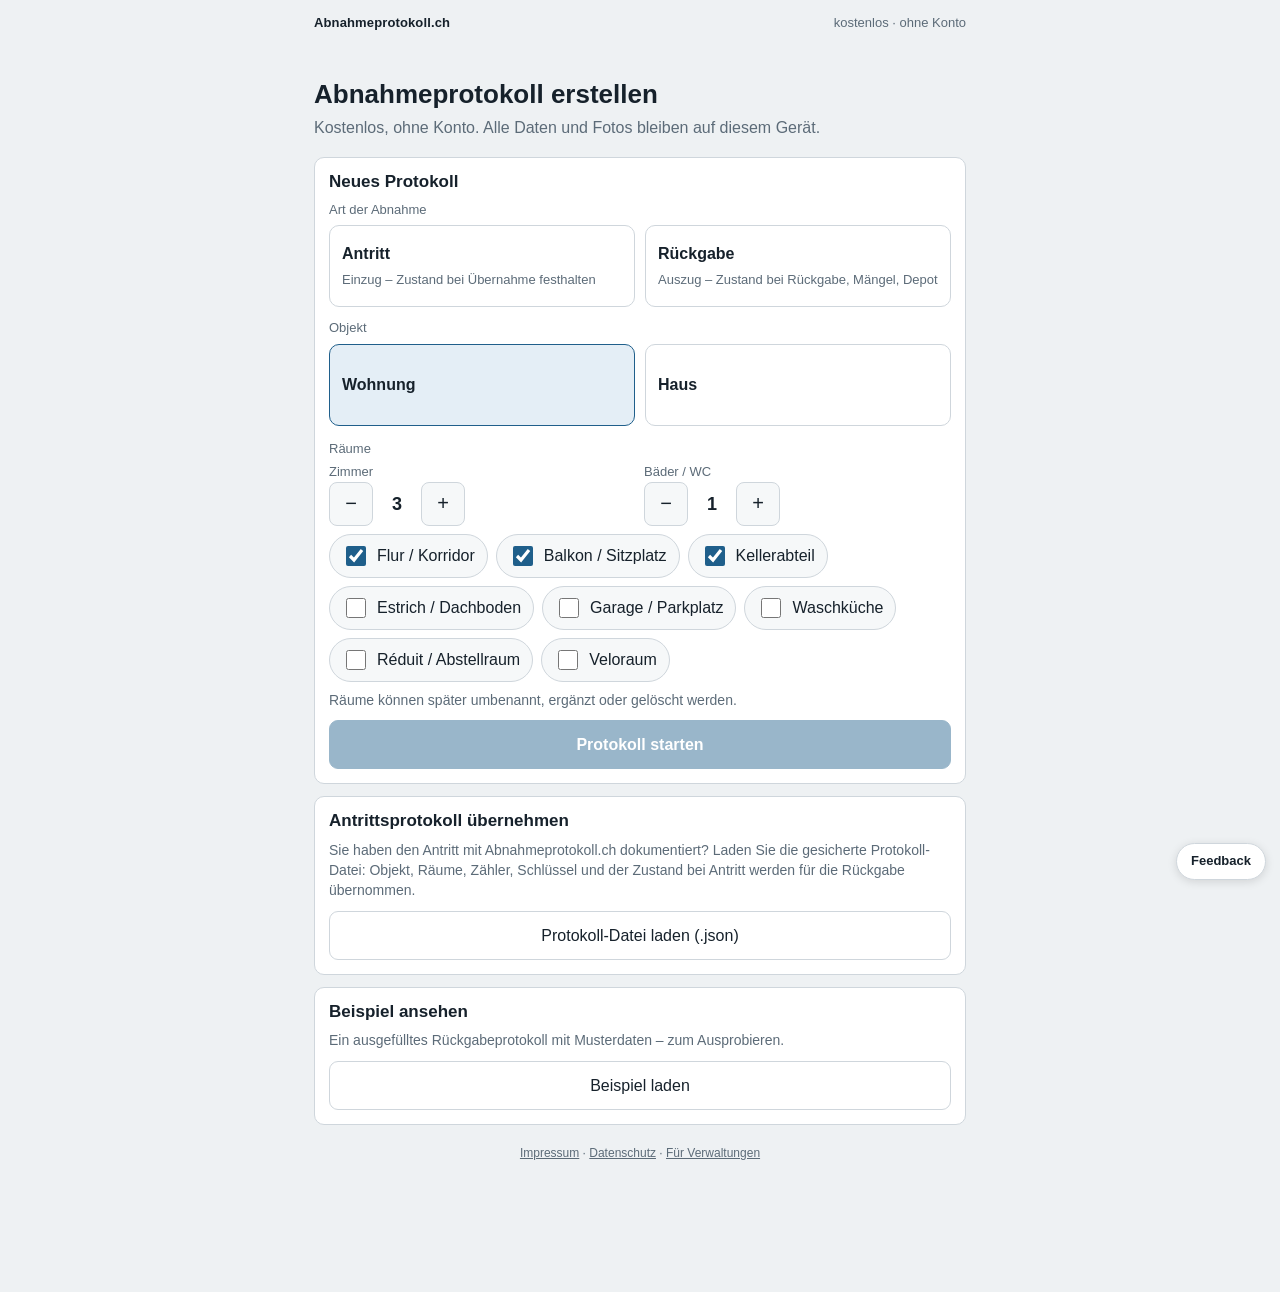
==== commit a0616ce0: "Add files via upload" ====
--- a/app.html
+++ b/app.html
@@ -7,8 +7,14 @@
 <meta name="description" content="Wohnungsabnahme Schritt für Schritt auf dem Handy: Zählerstände, Schlüssel, Räume, Mängel, Fotos und Unterschriften. Kostenlos, ohne Konto, Daten bleiben auf Ihrem Gerät.">
 <meta name="robots" content="noindex">
 <link rel="canonical" href="https://abnahmeprotokoll.ch/app">
-<link rel="preconnect" href="https://fonts.googleapis.com">
-<link href="https://fonts.googleapis.com/css2?family=IBM+Plex+Sans:ital,wght@0,400;0,500;0,600;1,400&display=swap" rel="stylesheet">
+<link rel="manifest" href="/manifest.webmanifest">
+<link rel="icon" href="/icons/icon.svg" type="image/svg+xml">
+<link rel="apple-touch-icon" href="/icons/apple-touch-icon.png">
+<meta name="theme-color" content="#1F5F8B">
+<meta name="apple-mobile-web-app-capable" content="yes">
+<meta name="apple-mobile-web-app-title" content="Abnahme">
+<link rel="preload" href="/fonts/ibm-plex-sans-latin.woff2" as="font" type="font/woff2" crossorigin>
+<link rel="stylesheet" href="/fonts/fonts.css">
 <style>
 :root{
   --bg:#EEF1F3; --paper:#FFFFFF; --ink:#16212B; --muted:#5C6B78; --line:#CFD6DC;
@@ -674,5 +680,6 @@
 load().then(s=>{if(s&&s.meta){S=Object.assign(freshState(),s);}if(!(S.inProgress&&S.type))S.stage='start';if(location.hash==='#beispiel'&&!S.inProgress){history.replaceState(null,'',location.pathname);loadDemo();return;}render(true);});
 })();
 </script>
+<script>if('serviceWorker' in navigator)window.addEventListener('load',function(){navigator.serviceWorker.register('/sw.js').catch(function(){});});</script>
 </body>
 </html>
